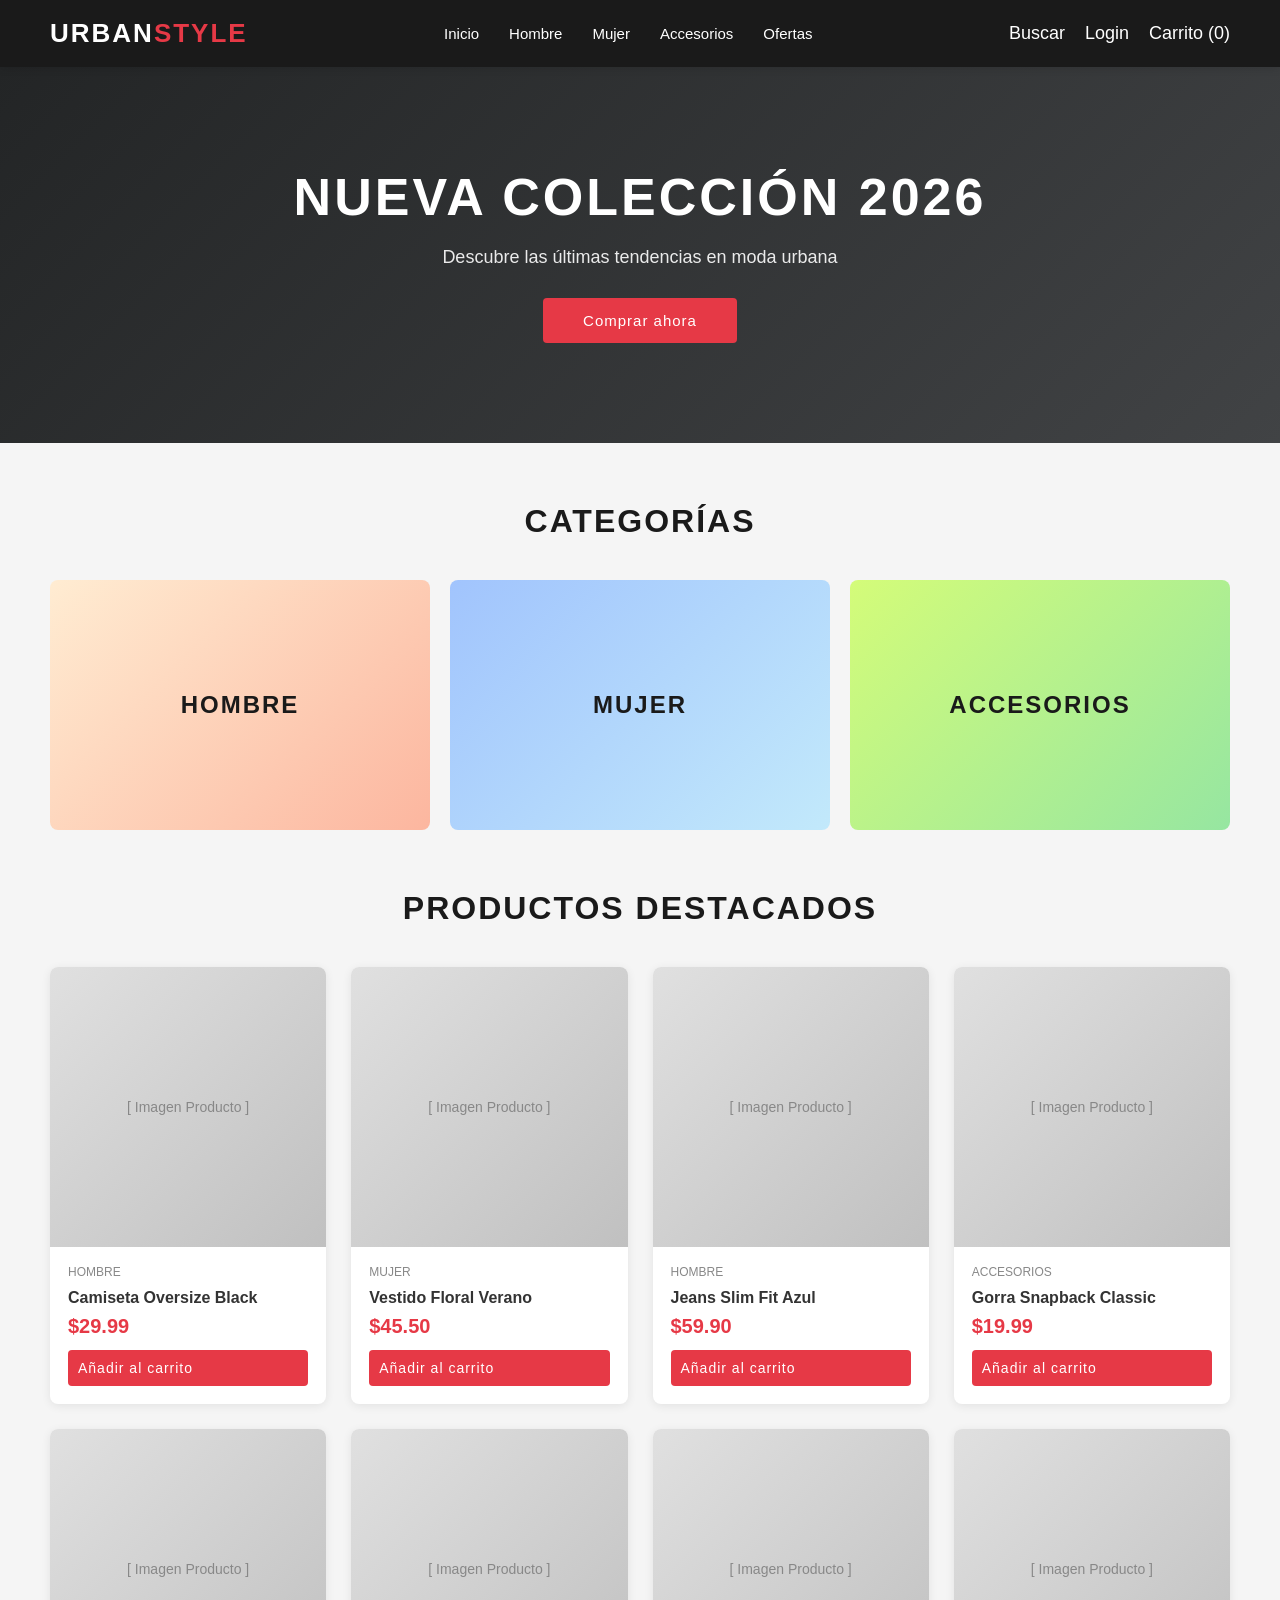
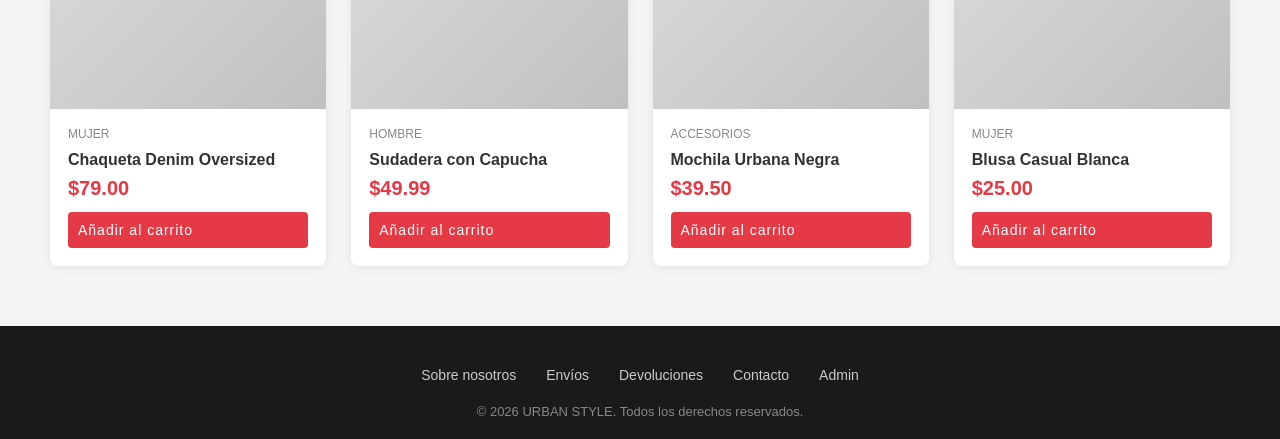
==== index.html @ dcd6806b "first commit" ====
<!DOCTYPE html>
<html lang="es">
<head>
    <meta charset="UTF-8">
    <meta name="viewport" content="width=device-width, initial-scale=1.0">
    <title>URBAN STYLE - Tienda de Ropa</title>
    <link rel="stylesheet" href="styles.css">
</head>
<body>
    <nav class="navbar">
        <div class="logo">URBAN<span>STYLE</span></div>
        <ul class="nav-links">
            <li><a href="index.html">Inicio</a></li>
            <li><a href="#">Hombre</a></li>
            <li><a href="#">Mujer</a></li>
            <li><a href="#">Accesorios</a></li>
            <li><a href="#">Ofertas</a></li>
        </ul>
        <div class="nav-icons">
            <a href="#">Buscar</a>
            <a href="login.html">Login</a>
            <a href="#">Carrito (0)</a>
        </div>
    </nav>

    <section class="hero">
        <h1>NUEVA COLECCIÓN 2026</h1>
        <p>Descubre las últimas tendencias en moda urbana</p>
        <a href="#productos" class="btn">Comprar ahora</a>
    </section>

    <h2 class="section-title">CATEGORÍAS</h2>
    <div class="categories">
        <div class="category-card">HOMBRE</div>
        <div class="category-card">MUJER</div>
        <div class="category-card">ACCESORIOS</div>
    </div>

    <h2 class="section-title" id="productos">PRODUCTOS DESTACADOS</h2>
    <div class="products">
        <div class="product-card">
            <div class="product-image">[ Imagen Producto ]</div>
            <div class="product-info">
                <div class="product-category">Hombre</div>
                <h3 class="product-name">Camiseta Oversize Black</h3>
                <div class="product-price">$29.99</div>
                <a href="#" class="btn">Añadir al carrito</a>
            </div>
        </div>

        <div class="product-card">
            <div class="product-image">[ Imagen Producto ]</div>
            <div class="product-info">
                <div class="product-category">Mujer</div>
                <h3 class="product-name">Vestido Floral Verano</h3>
                <div class="product-price">$45.50</div>
                <a href="#" class="btn">Añadir al carrito</a>
            </div>
        </div>

        <div class="product-card">
            <div class="product-image">[ Imagen Producto ]</div>
            <div class="product-info">
                <div class="product-category">Hombre</div>
                <h3 class="product-name">Jeans Slim Fit Azul</h3>
                <div class="product-price">$59.90</div>
                <a href="#" class="btn">Añadir al carrito</a>
            </div>
        </div>

        <div class="product-card">
            <div class="product-image">[ Imagen Producto ]</div>
            <div class="product-info">
                <div class="product-category">Accesorios</div>
                <h3 class="product-name">Gorra Snapback Classic</h3>
                <div class="product-price">$19.99</div>
                <a href="#" class="btn">Añadir al carrito</a>
            </div>
        </div>

        <div class="product-card">
            <div class="product-image">[ Imagen Producto ]</div>
            <div class="product-info">
                <div class="product-category">Mujer</div>
                <h3 class="product-name">Chaqueta Denim Oversized</h3>
                <div class="product-price">$79.00</div>
                <a href="#" class="btn">Añadir al carrito</a>
            </div>
        </div>

        <div class="product-card">
            <div class="product-image">[ Imagen Producto ]</div>
            <div class="product-info">
                <div class="product-category">Hombre</div>
                <h3 class="product-name">Sudadera con Capucha</h3>
                <div class="product-price">$49.99</div>
                <a href="#" class="btn">Añadir al carrito</a>
            </div>
        </div>

        <div class="product-card">
            <div class="product-image">[ Imagen Producto ]</div>
            <div class="product-info">
                <div class="product-category">Accesorios</div>
                <h3 class="product-name">Mochila Urbana Negra</h3>
                <div class="product-price">$39.50</div>
                <a href="#" class="btn">Añadir al carrito</a>
            </div>
        </div>

        <div class="product-card">
            <div class="product-image">[ Imagen Producto ]</div>
            <div class="product-info">
                <div class="product-category">Mujer</div>
                <h3 class="product-name">Blusa Casual Blanca</h3>
                <div class="product-price">$25.00</div>
                <a href="#" class="btn">Añadir al carrito</a>
            </div>
        </div>
    </div>

    <footer class="footer">
        <ul class="footer-links">
            <li><a href="#">Sobre nosotros</a></li>
            <li><a href="#">Envíos</a></li>
            <li><a href="#">Devoluciones</a></li>
            <li><a href="#">Contacto</a></li>
            <li><a href="admin.html">Admin</a></li>
        </ul>
        <p>&copy; 2026 URBAN STYLE. Todos los derechos reservados.</p>
    </footer>
</body>
</html>
---- styles.css ----
* {
    margin: 0;
    padding: 0;
    box-sizing: border-box;
    font-family: 'Segoe UI', Tahoma, sans-serif;
}

body {
    background-color: #f5f5f5;
    color: #333;
}

/* ===== NAVBAR ===== */
.navbar {
    background-color: #1a1a1a;
    color: #fff;
    padding: 18px 50px;
    display: flex;
    justify-content: space-between;
    align-items: center;
    box-shadow: 0 2px 8px rgba(0,0,0,0.1);
    position: sticky;
    top: 0;
    z-index: 100;
}

.logo {
    font-size: 26px;
    font-weight: bold;
    letter-spacing: 2px;
}

.logo span {
    color: #e63946;
}

.nav-links {
    list-style: none;
    display: flex;
    gap: 30px;
}

.nav-links a {
    color: #fff;
    text-decoration: none;
    font-size: 15px;
    transition: color 0.3s;
}

.nav-links a:hover {
    color: #e63946;
}

.nav-icons {
    display: flex;
    gap: 20px;
    font-size: 18px;
}

.nav-icons a {
    color: #fff;
    text-decoration: none;
}

/* ===== HERO ===== */
.hero {
    background: linear-gradient(135deg, #232526 0%, #414345 100%);
    color: #fff;
    padding: 100px 50px;
    text-align: center;
}

.hero h1 {
    font-size: 52px;
    margin-bottom: 20px;
    letter-spacing: 3px;
}

.hero p {
    font-size: 18px;
    margin-bottom: 30px;
    opacity: 0.9;
}

.btn {
    background-color: #e63946;
    color: #fff;
    padding: 14px 40px;
    border: none;
    border-radius: 4px;
    font-size: 15px;
    cursor: pointer;
    text-decoration: none;
    display: inline-block;
    transition: background 0.3s;
    letter-spacing: 1px;
}

.btn:hover {
    background-color: #c1121f;
}

.btn-outline {
    background: transparent;
    border: 2px solid #fff;
}

.btn-outline:hover {
    background: #fff;
    color: #1a1a1a;
}

/* ===== CATEGORÍAS ===== */
.section-title {
    text-align: center;
    font-size: 32px;
    margin: 60px 0 40px;
    color: #1a1a1a;
    letter-spacing: 2px;
}

.categories {
    display: grid;
    grid-template-columns: repeat(3, 1fr);
    gap: 20px;
    padding: 0 50px;
    margin-bottom: 60px;
}

.category-card {
    background-color: #ddd;
    height: 250px;
    border-radius: 8px;
    display: flex;
    align-items: center;
    justify-content: center;
    color: #1a1a1a;
    font-size: 24px;
    font-weight: bold;
    letter-spacing: 2px;
    cursor: pointer;
    transition: transform 0.3s;
}

.category-card:nth-child(1) { background: linear-gradient(135deg, #ffecd2, #fcb69f); }
.category-card:nth-child(2) { background: linear-gradient(135deg, #a1c4fd, #c2e9fb); }
.category-card:nth-child(3) { background: linear-gradient(135deg, #d4fc79, #96e6a1); }

.category-card:hover {
    transform: translateY(-5px);
}

/* ===== PRODUCTOS ===== */
.products {
    display: grid;
    grid-template-columns: repeat(4, 1fr);
    gap: 25px;
    padding: 0 50px 60px;
}

.product-card {
    background-color: #fff;
    border-radius: 8px;
    overflow: hidden;
    box-shadow: 0 2px 10px rgba(0,0,0,0.08);
    transition: transform 0.3s, box-shadow 0.3s;
}

.product-card:hover {
    transform: translateY(-5px);
    box-shadow: 0 5px 20px rgba(0,0,0,0.15);
}

.product-image {
    height: 280px;
    background: linear-gradient(135deg, #e0e0e0, #c0c0c0);
    display: flex;
    align-items: center;
    justify-content: center;
    color: #888;
    font-size: 14px;
}

.product-info {
    padding: 18px;
}

.product-name {
    font-size: 16px;
    font-weight: 600;
    margin-bottom: 8px;
}

.product-category {
    font-size: 12px;
    color: #888;
    margin-bottom: 10px;
    text-transform: uppercase;
}

.product-price {
    font-size: 20px;
    font-weight: bold;
    color: #e63946;
    margin-bottom: 12px;
}

.product-card .btn {
    width: 100%;
    padding: 10px;
    font-size: 14px;
}

/* ===== FOOTER ===== */
.footer {
    background-color: #1a1a1a;
    color: #ccc;
    padding: 40px 50px 20px;
    text-align: center;
}

.footer-links {
    display: flex;
    justify-content: center;
    gap: 30px;
    margin-bottom: 20px;
    list-style: none;
}

.footer-links a {
    color: #ccc;
    text-decoration: none;
    font-size: 14px;
}

.footer-links a:hover {
    color: #e63946;
}

.footer p {
    font-size: 13px;
    color: #888;
}

/* ===== LOGIN ===== */
.login-container {
    min-height: calc(100vh - 76px);
    display: flex;
    align-items: center;
    justify-content: center;
    background: linear-gradient(135deg, #232526 0%, #414345 100%);
    padding: 40px 20px;
}

.login-box {
    background-color: #fff;
    padding: 50px 40px;
    border-radius: 10px;
    box-shadow: 0 10px 40px rgba(0,0,0,0.3);
    width: 100%;
    max-width: 420px;
}

.login-box h2 {
    text-align: center;
    margin-bottom: 8px;
    font-size: 28px;
    color: #1a1a1a;
}

.login-box .subtitle {
    text-align: center;
    color: #888;
    margin-bottom: 30px;
    font-size: 14px;
}

.form-group {
    margin-bottom: 20px;
}

.form-group label {
    display: block;
    margin-bottom: 8px;
    font-size: 14px;
    color: #555;
    font-weight: 500;
}

.form-group input,
.form-group select,
.form-group textarea {
    width: 100%;
    padding: 12px 14px;
    border: 1px solid #ddd;
    border-radius: 5px;
    font-size: 14px;
    transition: border 0.3s;
}

.form-group input:focus,
.form-group select:focus,
.form-group textarea:focus {
    outline: none;
    border-color: #e63946;
}

.form-row {
    display: flex;
    justify-content: space-between;
    align-items: center;
    margin-bottom: 20px;
    font-size: 13px;
}

.form-row a {
    color: #e63946;
    text-decoration: none;
}

.login-box .btn {
    width: 100%;
    padding: 13px;
}

.divider {
    text-align: center;
    margin: 20px 0;
    color: #aaa;
    font-size: 13px;
    position: relative;
}

.divider::before,
.divider::after {
    content: '';
    position: absolute;
    top: 50%;
    width: 40%;
    height: 1px;
    background: #ddd;
}

.divider::before { left: 0; }
.divider::after { right: 0; }

.signup-text {
    text-align: center;
    margin-top: 20px;
    font-size: 14px;
    color: #555;
}

.signup-text a {
    color: #e63946;
    text-decoration: none;
    font-weight: 600;
}

/* ===== ADMIN ===== */
.admin-layout {
    display: flex;
    min-height: 100vh;
}

.sidebar {
    width: 250px;
    background-color: #1a1a1a;
    color: #fff;
    padding: 25px 0;
    position: fixed;
    height: 100vh;
    overflow-y: auto;
}

.sidebar-logo {
    padding: 0 25px 25px;
    border-bottom: 1px solid #333;
    font-size: 22px;
    font-weight: bold;
    letter-spacing: 2px;
}

.sidebar-logo span { color: #e63946; }

.sidebar-menu {
    list-style: none;
    margin-top: 20px;
}

.sidebar-menu li a {
    display: block;
    padding: 14px 25px;
    color: #ccc;
    text-decoration: none;
    font-size: 14px;
    transition: background 0.3s;
    border-left: 3px solid transparent;
}

.sidebar-menu li a:hover,
.sidebar-menu li a.active {
    background-color: #2a2a2a;
    color: #fff;
    border-left-color: #e63946;
}

.admin-main {
    margin-left: 250px;
    flex: 1;
    padding: 30px 40px;
    background-color: #f5f5f5;
}

.admin-header {
    display: flex;
    justify-content: space-between;
    align-items: center;
    margin-bottom: 30px;
}

.admin-header h1 {
    font-size: 28px;
    color: #1a1a1a;
}

.admin-user {
    display: flex;
    align-items: center;
    gap: 12px;
}

.avatar {
    width: 40px;
    height: 40px;
    border-radius: 50%;
    background: linear-gradient(135deg, #e63946, #c1121f);
    color: #fff;
    display: flex;
    align-items: center;
    justify-content: center;
    font-weight: bold;
}

/* Stats Cards */
.stats-grid {
    display: grid;
    grid-template-columns: repeat(4, 1fr);
    gap: 20px;
    margin-bottom: 30px;
}

.stat-card {
    background-color: #fff;
    padding: 22px;
    border-radius: 8px;
    box-shadow: 0 2px 8px rgba(0,0,0,0.05);
    border-left: 4px solid #e63946;
}

.stat-card:nth-child(2) { border-left-color: #2a9d8f; }
.stat-card:nth-child(3) { border-left-color: #f4a261; }
.stat-card:nth-child(4) { border-left-color: #457b9d; }

.stat-card h3 {
    font-size: 13px;
    color: #888;
    text-transform: uppercase;
    margin-bottom: 8px;
    letter-spacing: 1px;
}

.stat-card .value {
    font-size: 30px;
    font-weight: bold;
    color: #1a1a1a;
}

.stat-card .change {
    font-size: 12px;
    color: #2a9d8f;
    margin-top: 5px;
}

/* Tables */
.admin-section {
    background-color: #fff;
    border-radius: 8px;
    padding: 25px;
    box-shadow: 0 2px 8px rgba(0,0,0,0.05);
    margin-bottom: 25px;
}

.section-header {
    display: flex;
    justify-content: space-between;
    align-items: center;
    margin-bottom: 20px;
}

.section-header h2 {
    font-size: 20px;
    color: #1a1a1a;
}

.btn-sm {
    padding: 8px 16px;
    font-size: 13px;
}

table {
    width: 100%;
    border-collapse: collapse;
}

th {
    background-color: #f8f8f8;
    padding: 12px 15px;
    text-align: left;
    font-size: 13px;
    color: #555;
    text-transform: uppercase;
    letter-spacing: 1px;
    border-bottom: 2px solid #eee;
}

td {
    padding: 14px 15px;
    border-bottom: 1px solid #eee;
    font-size: 14px;
}

tr:hover {
    background-color: #fafafa;
}

.badge {
    padding: 4px 10px;
    border-radius: 12px;
    font-size: 12px;
    font-weight: 600;
}

.badge-success {
    background-color: #d4edda;
    color: #155724;
}

.badge-warning {
    background-color: #fff3cd;
    color: #856404;
}

.badge-danger {
    background-color: #f8d7da;
    color: #721c24;
}

.action-btn {
    padding: 6px 12px;
    border: none;
    border-radius: 4px;
    cursor: pointer;
    font-size: 12px;
    margin-right: 5px;
    text-decoration: none;
    display: inline-block;
}

.btn-edit {
    background-color: #457b9d;
    color: #fff;
}

.btn-delete {
    background-color: #e63946;
    color: #fff;
}

/* ===== RESPONSIVE ===== */
@media (max-width: 900px) {
    .products { grid-template-columns: repeat(2, 1fr); }
    .categories { grid-template-columns: 1fr; }
    .stats-grid { grid-template-columns: repeat(2, 1fr); }
    .nav-links { display: none; }
    .hero h1 { font-size: 36px; }
    .sidebar { width: 200px; }
    .admin-main { margin-left: 200px; padding: 20px; }
}
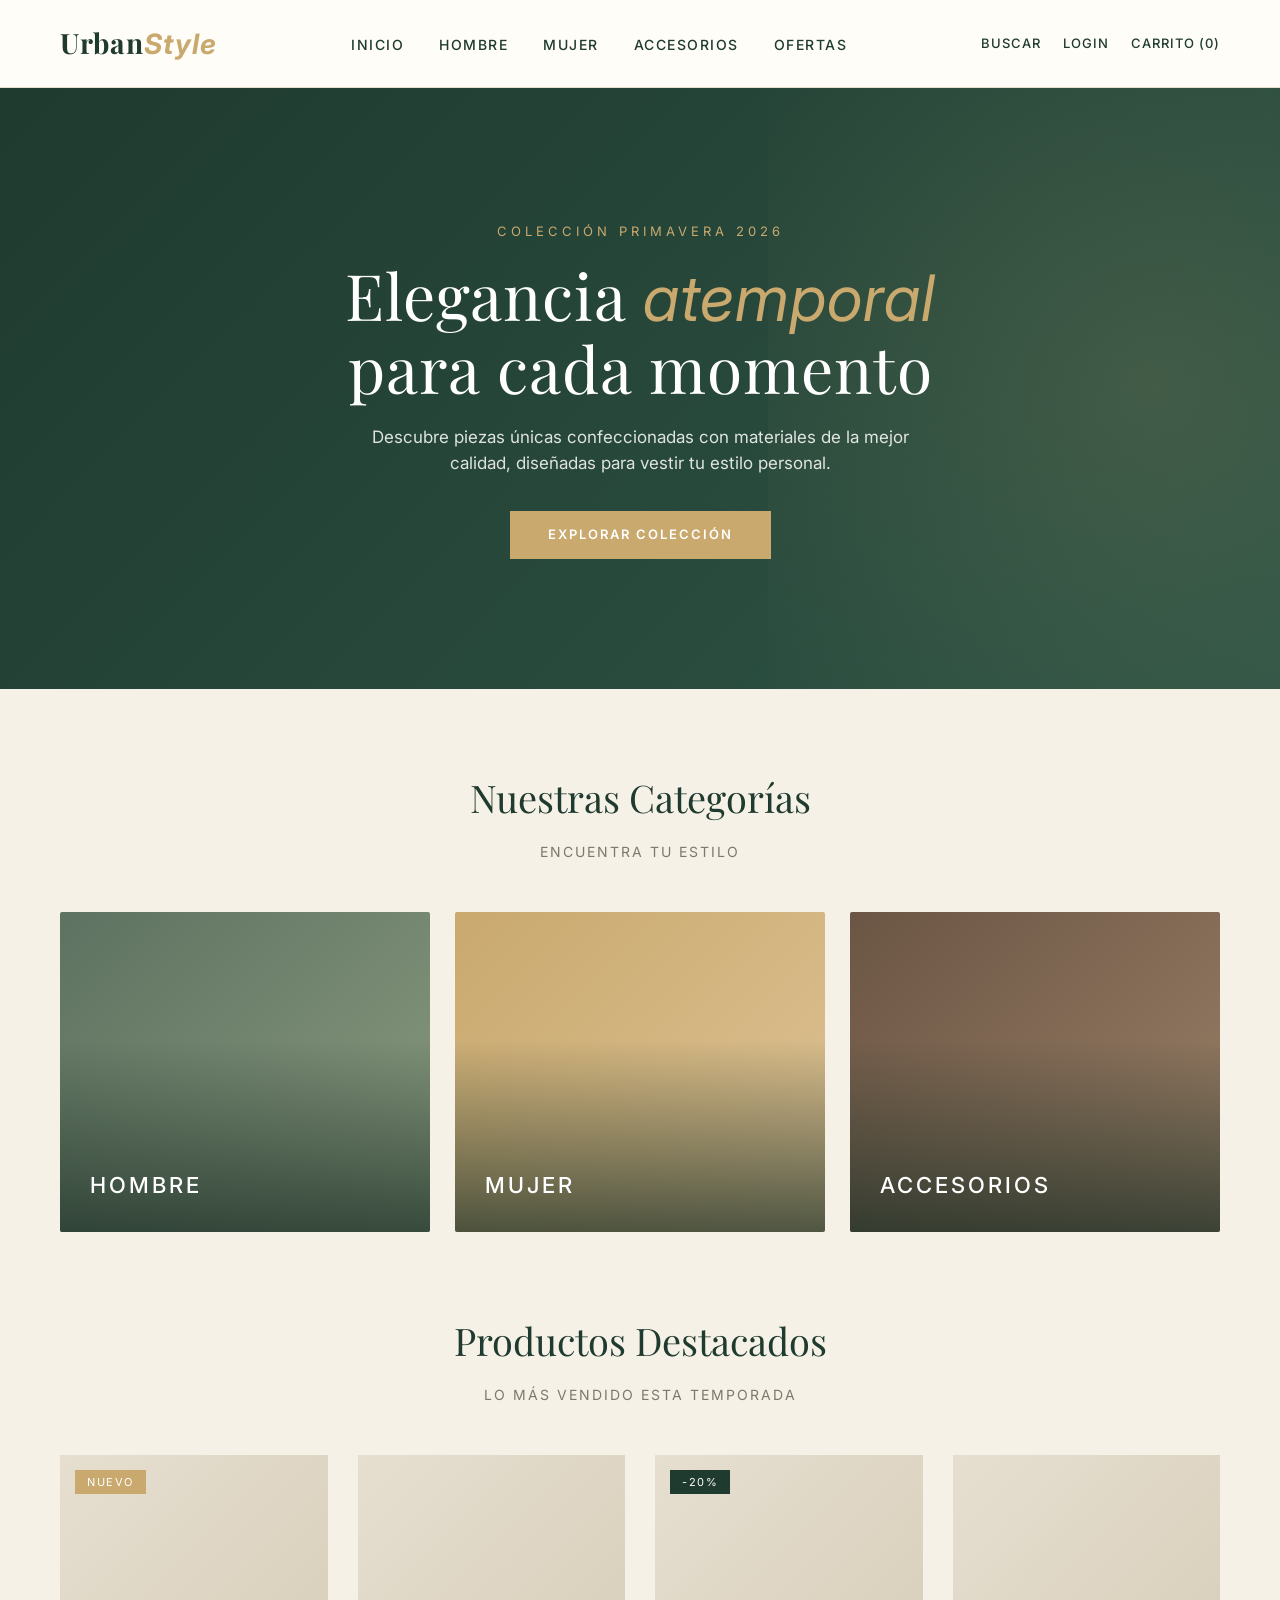
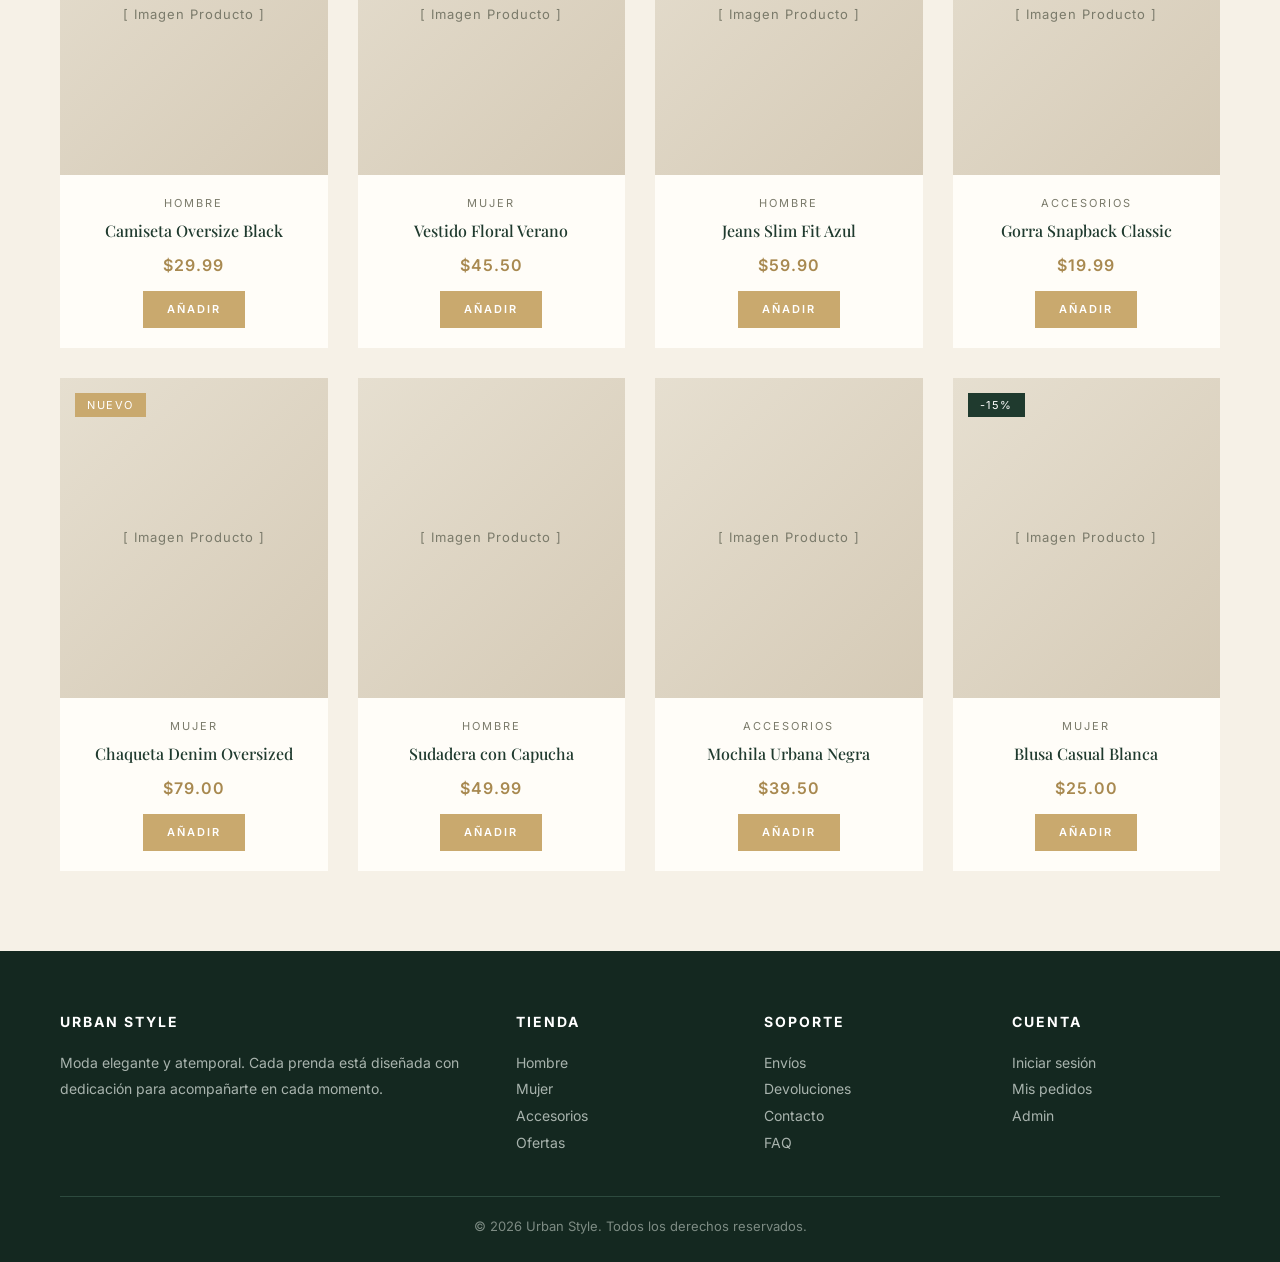
==== commit 5bb2d156: "rediseño: paleta crema/verde oscuro con dorado, tipografía serif para títulos" ====
--- a/index.html
+++ b/index.html
@@ -3,12 +3,15 @@
 <head>
     <meta charset="UTF-8">
     <meta name="viewport" content="width=device-width, initial-scale=1.0">
-    <title>URBAN STYLE - Tienda de Ropa</title>
+    <title>URBAN STYLE - Boutique de Moda</title>
+    <link rel="preconnect" href="https://fonts.googleapis.com">
+    <link rel="preconnect" href="https://fonts.gstatic.com" crossorigin>
+    <link href="https://fonts.googleapis.com/css2?family=Inter:wght@400;500;600;700&family=Playfair+Display:ital,wght@0,400;0,500;0,700;1,400&display=swap" rel="stylesheet">
     <link rel="stylesheet" href="styles.css">
 </head>
 <body>
     <nav class="navbar">
-        <div class="logo">URBAN<span>STYLE</span></div>
+        <div class="logo">Urban<span>Style</span></div>
         <ul class="nav-links">
             <li><a href="index.html">Inicio</a></li>
             <li><a href="#">Hombre</a></li>
@@ -24,110 +27,156 @@
     </nav>
 
     <section class="hero">
-        <h1>NUEVA COLECCIÓN 2026</h1>
-        <p>Descubre las últimas tendencias en moda urbana</p>
-        <a href="#productos" class="btn">Comprar ahora</a>
+        <div class="hero-content">
+            <span class="tag">Colección Primavera 2026</span>
+            <h1>Elegancia <em>atemporal</em><br>para cada momento</h1>
+            <p>Descubre piezas únicas confeccionadas con materiales de la mejor calidad, diseñadas para vestir tu estilo personal.</p>
+            <a href="#productos" class="btn">Explorar colección</a>
+        </div>
     </section>
 
-    <h2 class="section-title">CATEGORÍAS</h2>
+    <h2 class="section-title">Nuestras Categorías</h2>
+    <p class="section-subtitle">Encuentra tu estilo</p>
     <div class="categories">
-        <div class="category-card">HOMBRE</div>
-        <div class="category-card">MUJER</div>
-        <div class="category-card">ACCESORIOS</div>
+        <div class="category-card"><span>Hombre</span></div>
+        <div class="category-card"><span>Mujer</span></div>
+        <div class="category-card"><span>Accesorios</span></div>
     </div>
 
-    <h2 class="section-title" id="productos">PRODUCTOS DESTACADOS</h2>
+    <h2 class="section-title" id="productos">Productos Destacados</h2>
+    <p class="section-subtitle">Lo más vendido esta temporada</p>
     <div class="products">
         <div class="product-card">
-            <div class="product-image">[ Imagen Producto ]</div>
+            <div class="product-image">
+                <span class="product-tag new">Nuevo</span>
+                [ Imagen Producto ]
+            </div>
             <div class="product-info">
                 <div class="product-category">Hombre</div>
                 <h3 class="product-name">Camiseta Oversize Black</h3>
                 <div class="product-price">$29.99</div>
-                <a href="#" class="btn">Añadir al carrito</a>
+                <a href="#" class="btn">Añadir</a>
             </div>
         </div>
 
         <div class="product-card">
-            <div class="product-image">[ Imagen Producto ]</div>
+            <div class="product-image">
+                [ Imagen Producto ]
+            </div>
             <div class="product-info">
                 <div class="product-category">Mujer</div>
                 <h3 class="product-name">Vestido Floral Verano</h3>
                 <div class="product-price">$45.50</div>
-                <a href="#" class="btn">Añadir al carrito</a>
+                <a href="#" class="btn">Añadir</a>
             </div>
         </div>
 
         <div class="product-card">
-            <div class="product-image">[ Imagen Producto ]</div>
+            <div class="product-image">
+                <span class="product-tag">-20%</span>
+                [ Imagen Producto ]
+            </div>
             <div class="product-info">
                 <div class="product-category">Hombre</div>
                 <h3 class="product-name">Jeans Slim Fit Azul</h3>
                 <div class="product-price">$59.90</div>
-                <a href="#" class="btn">Añadir al carrito</a>
+                <a href="#" class="btn">Añadir</a>
             </div>
         </div>
 
         <div class="product-card">
-            <div class="product-image">[ Imagen Producto ]</div>
+            <div class="product-image">
+                [ Imagen Producto ]
+            </div>
             <div class="product-info">
                 <div class="product-category">Accesorios</div>
                 <h3 class="product-name">Gorra Snapback Classic</h3>
                 <div class="product-price">$19.99</div>
-                <a href="#" class="btn">Añadir al carrito</a>
+                <a href="#" class="btn">Añadir</a>
             </div>
         </div>
 
         <div class="product-card">
-            <div class="product-image">[ Imagen Producto ]</div>
+            <div class="product-image">
+                <span class="product-tag new">Nuevo</span>
+                [ Imagen Producto ]
+            </div>
             <div class="product-info">
                 <div class="product-category">Mujer</div>
                 <h3 class="product-name">Chaqueta Denim Oversized</h3>
                 <div class="product-price">$79.00</div>
-                <a href="#" class="btn">Añadir al carrito</a>
+                <a href="#" class="btn">Añadir</a>
             </div>
         </div>
 
         <div class="product-card">
-            <div class="product-image">[ Imagen Producto ]</div>
+            <div class="product-image">
+                [ Imagen Producto ]
+            </div>
             <div class="product-info">
                 <div class="product-category">Hombre</div>
                 <h3 class="product-name">Sudadera con Capucha</h3>
                 <div class="product-price">$49.99</div>
-                <a href="#" class="btn">Añadir al carrito</a>
+                <a href="#" class="btn">Añadir</a>
             </div>
         </div>
 
         <div class="product-card">
-            <div class="product-image">[ Imagen Producto ]</div>
+            <div class="product-image">
+                [ Imagen Producto ]
+            </div>
             <div class="product-info">
                 <div class="product-category">Accesorios</div>
                 <h3 class="product-name">Mochila Urbana Negra</h3>
                 <div class="product-price">$39.50</div>
-                <a href="#" class="btn">Añadir al carrito</a>
+                <a href="#" class="btn">Añadir</a>
             </div>
         </div>
 
         <div class="product-card">
-            <div class="product-image">[ Imagen Producto ]</div>
+            <div class="product-image">
+                <span class="product-tag">-15%</span>
+                [ Imagen Producto ]
+            </div>
             <div class="product-info">
                 <div class="product-category">Mujer</div>
                 <h3 class="product-name">Blusa Casual Blanca</h3>
                 <div class="product-price">$25.00</div>
-                <a href="#" class="btn">Añadir al carrito</a>
+                <a href="#" class="btn">Añadir</a>
             </div>
         </div>
     </div>
 
     <footer class="footer">
-        <ul class="footer-links">
-            <li><a href="#">Sobre nosotros</a></li>
-            <li><a href="#">Envíos</a></li>
-            <li><a href="#">Devoluciones</a></li>
-            <li><a href="#">Contacto</a></li>
-            <li><a href="admin.html">Admin</a></li>
-        </ul>
-        <p>&copy; 2026 URBAN STYLE. Todos los derechos reservados.</p>
+        <div class="footer-grid">
+            <div class="footer-col">
+                <h4>Urban Style</h4>
+                <p>Moda elegante y atemporal. Cada prenda está diseñada con dedicación para acompañarte en cada momento.</p>
+            </div>
+            <div class="footer-col">
+                <h4>Tienda</h4>
+                <a href="#">Hombre</a>
+                <a href="#">Mujer</a>
+                <a href="#">Accesorios</a>
+                <a href="#">Ofertas</a>
+            </div>
+            <div class="footer-col">
+                <h4>Soporte</h4>
+                <a href="#">Envíos</a>
+                <a href="#">Devoluciones</a>
+                <a href="#">Contacto</a>
+                <a href="#">FAQ</a>
+            </div>
+            <div class="footer-col">
+                <h4>Cuenta</h4>
+                <a href="login.html">Iniciar sesión</a>
+                <a href="#">Mis pedidos</a>
+                <a href="admin.html">Admin</a>
+            </div>
+        </div>
+        <div class="footer-bottom">
+            &copy; 2026 Urban Style. Todos los derechos reservados.
+        </div>
     </footer>
 </body>
 </html>
--- a/styles.css
+++ b/styles.css
@@ -2,332 +2,502 @@
     margin: 0;
     padding: 0;
     box-sizing: border-box;
-    font-family: 'Segoe UI', Tahoma, sans-serif;
+    font-family: 'Inter', 'Segoe UI', Tahoma, sans-serif;
+}
+
+:root {
+    --bg: #f6f1e7;
+    --primary: #1f3a2e;
+    --primary-dark: #142820;
+    --accent: #c9a96e;
+    --accent-dark: #a88950;
+    --text: #2a2a2a;
+    --muted: #7a7a6a;
+    --card: #fffdf8;
+    --border: #e6dfd0;
 }
 
 body {
-    background-color: #f5f5f5;
-    color: #333;
+    background-color: var(--bg);
+    color: var(--text);
+    line-height: 1.5;
+}
+
+h1, h2, h3, .logo {
+    font-family: 'Playfair Display', Georgia, serif;
 }
 
 /* ===== NAVBAR ===== */
 .navbar {
-    background-color: #1a1a1a;
-    color: #fff;
-    padding: 18px 50px;
+    background-color: var(--card);
+    color: var(--primary);
+    padding: 22px 60px;
     display: flex;
     justify-content: space-between;
     align-items: center;
-    box-shadow: 0 2px 8px rgba(0,0,0,0.1);
+    border-bottom: 1px solid var(--border);
     position: sticky;
     top: 0;
     z-index: 100;
 }
 
 .logo {
-    font-size: 26px;
-    font-weight: bold;
-    letter-spacing: 2px;
+    font-size: 28px;
+    font-weight: 700;
+    letter-spacing: 1px;
+    color: var(--primary);
 }
 
 .logo span {
-    color: #e63946;
+    color: var(--accent);
+    font-style: italic;
 }
 
 .nav-links {
     list-style: none;
     display: flex;
-    gap: 30px;
+    gap: 35px;
 }
 
 .nav-links a {
-    color: #fff;
+    color: var(--primary);
     text-decoration: none;
-    font-size: 15px;
+    font-size: 14px;
+    text-transform: uppercase;
+    letter-spacing: 1.5px;
+    font-weight: 500;
+    position: relative;
+    padding-bottom: 4px;
     transition: color 0.3s;
 }
 
+.nav-links a::after {
+    content: '';
+    position: absolute;
+    bottom: 0;
+    left: 0;
+    width: 0;
+    height: 2px;
+    background: var(--accent);
+    transition: width 0.3s;
+}
+
 .nav-links a:hover {
-    color: #e63946;
+    color: var(--accent-dark);
+}
+
+.nav-links a:hover::after {
+    width: 100%;
 }
 
 .nav-icons {
     display: flex;
-    gap: 20px;
-    font-size: 18px;
+    gap: 22px;
+    font-size: 13px;
+    text-transform: uppercase;
+    letter-spacing: 1px;
 }
 
 .nav-icons a {
-    color: #fff;
+    color: var(--primary);
     text-decoration: none;
+    font-weight: 500;
+}
+
+.nav-icons a:hover {
+    color: var(--accent-dark);
 }
 
 /* ===== HERO ===== */
 .hero {
-    background: linear-gradient(135deg, #232526 0%, #414345 100%);
+    background: linear-gradient(135deg, #1f3a2e 0%, #2d5446 100%);
     color: #fff;
-    padding: 100px 50px;
+    padding: 130px 50px;
     text-align: center;
+    position: relative;
+    overflow: hidden;
+}
+
+.hero::before {
+    content: '';
+    position: absolute;
+    top: -50%;
+    right: -20%;
+    width: 60%;
+    height: 200%;
+    background: radial-gradient(circle, rgba(201, 169, 110, 0.15) 0%, transparent 70%);
+}
+
+.hero-content {
+    position: relative;
+    z-index: 1;
+}
+
+.hero .tag {
+    display: inline-block;
+    color: var(--accent);
+    font-size: 13px;
+    letter-spacing: 4px;
+    text-transform: uppercase;
+    margin-bottom: 18px;
 }
 
 .hero h1 {
-    font-size: 52px;
-    margin-bottom: 20px;
-    letter-spacing: 3px;
+    font-size: 64px;
+    margin-bottom: 22px;
+    font-weight: 400;
+    letter-spacing: 1px;
+    line-height: 1.1;
+}
+
+.hero h1 em {
+    color: var(--accent);
+    font-style: italic;
 }
 
 .hero p {
-    font-size: 18px;
-    margin-bottom: 30px;
-    opacity: 0.9;
+    font-size: 17px;
+    margin-bottom: 35px;
+    opacity: 0.85;
+    max-width: 550px;
+    margin-left: auto;
+    margin-right: auto;
 }
 
 .btn {
-    background-color: #e63946;
+    background-color: var(--accent);
     color: #fff;
-    padding: 14px 40px;
+    padding: 14px 38px;
     border: none;
-    border-radius: 4px;
-    font-size: 15px;
+    font-size: 13px;
     cursor: pointer;
     text-decoration: none;
     display: inline-block;
-    transition: background 0.3s;
-    letter-spacing: 1px;
+    transition: all 0.3s;
+    letter-spacing: 2px;
+    text-transform: uppercase;
+    font-weight: 600;
 }
 
 .btn:hover {
-    background-color: #c1121f;
+    background-color: var(--accent-dark);
+    transform: translateY(-2px);
 }
 
 .btn-outline {
     background: transparent;
-    border: 2px solid #fff;
+    border: 1px solid #fff;
 }
 
 .btn-outline:hover {
     background: #fff;
-    color: #1a1a1a;
-}
-
-/* ===== CATEGORÍAS ===== */
+    color: var(--primary);
+}
+
+.btn-dark {
+    background-color: var(--primary);
+}
+
+.btn-dark:hover {
+    background-color: var(--primary-dark);
+}
+
+/* ===== SECCIONES ===== */
 .section-title {
     text-align: center;
-    font-size: 32px;
-    margin: 60px 0 40px;
-    color: #1a1a1a;
+    font-size: 38px;
+    margin: 80px 0 15px;
+    color: var(--primary);
+    font-weight: 400;
+}
+
+.section-subtitle {
+    text-align: center;
+    color: var(--muted);
+    margin-bottom: 50px;
+    font-size: 14px;
     letter-spacing: 2px;
-}
-
+    text-transform: uppercase;
+}
+
+/* ===== CATEGORÍAS ===== */
 .categories {
     display: grid;
     grid-template-columns: repeat(3, 1fr);
-    gap: 20px;
-    padding: 0 50px;
-    margin-bottom: 60px;
+    gap: 25px;
+    padding: 0 60px;
+    margin-bottom: 80px;
 }
 
 .category-card {
-    background-color: #ddd;
-    height: 250px;
-    border-radius: 8px;
-    display: flex;
-    align-items: center;
-    justify-content: center;
-    color: #1a1a1a;
-    font-size: 24px;
-    font-weight: bold;
-    letter-spacing: 2px;
+    height: 320px;
+    border-radius: 2px;
+    display: flex;
+    align-items: flex-end;
+    justify-content: flex-start;
+    padding: 30px;
+    color: #fff;
+    font-size: 22px;
+    font-weight: 500;
+    letter-spacing: 3px;
     cursor: pointer;
-    transition: transform 0.3s;
-}
-
-.category-card:nth-child(1) { background: linear-gradient(135deg, #ffecd2, #fcb69f); }
-.category-card:nth-child(2) { background: linear-gradient(135deg, #a1c4fd, #c2e9fb); }
-.category-card:nth-child(3) { background: linear-gradient(135deg, #d4fc79, #96e6a1); }
-
-.category-card:hover {
-    transform: translateY(-5px);
+    position: relative;
+    overflow: hidden;
+    text-transform: uppercase;
+    font-family: 'Playfair Display', Georgia, serif;
+}
+
+.category-card::after {
+    content: '';
+    position: absolute;
+    inset: 0;
+    background: linear-gradient(to top, rgba(20, 40, 32, 0.7), transparent 60%);
+}
+
+.category-card span {
+    position: relative;
+    z-index: 1;
+}
+
+.category-card:nth-child(1) { background: linear-gradient(135deg, #5d7261, #8a9a7e); }
+.category-card:nth-child(2) { background: linear-gradient(135deg, #c9a96e, #ddc294); }
+.category-card:nth-child(3) { background: linear-gradient(135deg, #6b5544, #9a8067); }
+
+.category-card:hover img {
+    transform: scale(1.05);
 }
 
 /* ===== PRODUCTOS ===== */
 .products {
     display: grid;
     grid-template-columns: repeat(4, 1fr);
-    gap: 25px;
-    padding: 0 50px 60px;
+    gap: 30px;
+    padding: 0 60px 80px;
 }
 
 .product-card {
-    background-color: #fff;
-    border-radius: 8px;
+    background-color: var(--card);
     overflow: hidden;
-    box-shadow: 0 2px 10px rgba(0,0,0,0.08);
-    transition: transform 0.3s, box-shadow 0.3s;
+    transition: transform 0.4s;
+    position: relative;
 }
 
 .product-card:hover {
-    transform: translateY(-5px);
-    box-shadow: 0 5px 20px rgba(0,0,0,0.15);
+    transform: translateY(-8px);
+}
+
+.product-card:hover .product-image {
+    background-position: right center;
 }
 
 .product-image {
-    height: 280px;
-    background: linear-gradient(135deg, #e0e0e0, #c0c0c0);
+    height: 320px;
+    background: linear-gradient(135deg, #e6dfd0, #d5cab6);
     display: flex;
     align-items: center;
     justify-content: center;
-    color: #888;
-    font-size: 14px;
-}
+    color: var(--muted);
+    font-size: 13px;
+    letter-spacing: 1px;
+    transition: background-position 0.5s;
+    position: relative;
+}
+
+.product-tag {
+    position: absolute;
+    top: 15px;
+    left: 15px;
+    background: var(--primary);
+    color: #fff;
+    padding: 4px 12px;
+    font-size: 11px;
+    letter-spacing: 1.5px;
+    text-transform: uppercase;
+}
+
+.product-tag.new { background: var(--accent); }
 
 .product-info {
-    padding: 18px;
+    padding: 20px 5px;
+    text-align: center;
+}
+
+.product-category {
+    font-size: 11px;
+    color: var(--muted);
+    margin-bottom: 8px;
+    text-transform: uppercase;
+    letter-spacing: 2px;
 }
 
 .product-name {
     font-size: 16px;
+    font-weight: 500;
+    margin-bottom: 10px;
+    color: var(--primary);
+    font-family: 'Playfair Display', Georgia, serif;
+}
+
+.product-price {
+    font-size: 16px;
     font-weight: 600;
-    margin-bottom: 8px;
-}
-
-.product-category {
-    font-size: 12px;
-    color: #888;
-    margin-bottom: 10px;
-    text-transform: uppercase;
-}
-
-.product-price {
-    font-size: 20px;
-    font-weight: bold;
-    color: #e63946;
-    margin-bottom: 12px;
+    color: var(--accent-dark);
+    margin-bottom: 14px;
+    letter-spacing: 1px;
 }
 
 .product-card .btn {
-    width: 100%;
-    padding: 10px;
-    font-size: 14px;
+    padding: 10px 24px;
+    font-size: 11px;
 }
 
 /* ===== FOOTER ===== */
 .footer {
-    background-color: #1a1a1a;
-    color: #ccc;
-    padding: 40px 50px 20px;
+    background-color: var(--primary-dark);
+    color: #c5cdc7;
+    padding: 60px 60px 25px;
+}
+
+.footer-grid {
+    display: grid;
+    grid-template-columns: 2fr 1fr 1fr 1fr;
+    gap: 40px;
+    margin-bottom: 40px;
+}
+
+.footer-col h4 {
+    color: #fff;
+    font-size: 14px;
+    text-transform: uppercase;
+    letter-spacing: 2px;
+    margin-bottom: 18px;
+    font-family: 'Inter', sans-serif;
+}
+
+.footer-col p, .footer-col a {
+    color: #a8b3ad;
+    font-size: 14px;
+    line-height: 1.9;
+    text-decoration: none;
+    display: block;
+}
+
+.footer-col a:hover {
+    color: var(--accent);
+}
+
+.footer-bottom {
+    border-top: 1px solid #2d4a3e;
+    padding-top: 20px;
     text-align: center;
-}
-
-.footer-links {
-    display: flex;
-    justify-content: center;
-    gap: 30px;
-    margin-bottom: 20px;
-    list-style: none;
-}
-
-.footer-links a {
-    color: #ccc;
-    text-decoration: none;
-    font-size: 14px;
-}
-
-.footer-links a:hover {
-    color: #e63946;
-}
-
-.footer p {
-    font-size: 13px;
-    color: #888;
+    font-size: 13px;
+    color: #7d8b83;
 }
 
 /* ===== LOGIN ===== */
 .login-container {
-    min-height: calc(100vh - 76px);
+    min-height: calc(100vh - 84px);
     display: flex;
     align-items: center;
     justify-content: center;
-    background: linear-gradient(135deg, #232526 0%, #414345 100%);
-    padding: 40px 20px;
+    background:
+        linear-gradient(135deg, rgba(31, 58, 46, 0.92), rgba(20, 40, 32, 0.92)),
+        radial-gradient(circle at 20% 50%, rgba(201, 169, 110, 0.2), transparent);
+    background-color: var(--primary);
+    padding: 50px 20px;
 }
 
 .login-box {
-    background-color: #fff;
-    padding: 50px 40px;
-    border-radius: 10px;
-    box-shadow: 0 10px 40px rgba(0,0,0,0.3);
+    background-color: var(--card);
+    padding: 55px 45px;
+    box-shadow: 0 20px 60px rgba(0,0,0,0.25);
     width: 100%;
-    max-width: 420px;
+    max-width: 440px;
+    border-top: 4px solid var(--accent);
 }
 
 .login-box h2 {
     text-align: center;
     margin-bottom: 8px;
-    font-size: 28px;
-    color: #1a1a1a;
+    font-size: 32px;
+    color: var(--primary);
+    font-weight: 400;
 }
 
 .login-box .subtitle {
     text-align: center;
-    color: #888;
-    margin-bottom: 30px;
-    font-size: 14px;
+    color: var(--muted);
+    margin-bottom: 35px;
+    font-size: 13px;
+    letter-spacing: 1.5px;
+    text-transform: uppercase;
 }
 
 .form-group {
-    margin-bottom: 20px;
+    margin-bottom: 22px;
 }
 
 .form-group label {
     display: block;
     margin-bottom: 8px;
-    font-size: 14px;
-    color: #555;
-    font-weight: 500;
+    font-size: 12px;
+    color: var(--primary);
+    font-weight: 600;
+    letter-spacing: 1.5px;
+    text-transform: uppercase;
 }
 
 .form-group input,
 .form-group select,
 .form-group textarea {
     width: 100%;
-    padding: 12px 14px;
-    border: 1px solid #ddd;
-    border-radius: 5px;
+    padding: 13px 16px;
+    border: 1px solid var(--border);
+    border-radius: 0;
     font-size: 14px;
-    transition: border 0.3s;
+    background: var(--bg);
+    transition: all 0.3s;
 }
 
 .form-group input:focus,
 .form-group select:focus,
 .form-group textarea:focus {
     outline: none;
-    border-color: #e63946;
+    border-color: var(--accent);
+    background: #fff;
 }
 
 .form-row {
     display: flex;
     justify-content: space-between;
     align-items: center;
-    margin-bottom: 20px;
-    font-size: 13px;
+    margin-bottom: 25px;
+    font-size: 13px;
+    color: var(--muted);
 }
 
 .form-row a {
-    color: #e63946;
+    color: var(--accent-dark);
     text-decoration: none;
 }
 
 .login-box .btn {
     width: 100%;
-    padding: 13px;
+    padding: 14px;
+    background-color: var(--primary);
+}
+
+.login-box .btn:hover {
+    background-color: var(--primary-dark);
 }
 
 .divider {
     text-align: center;
-    margin: 20px 0;
-    color: #aaa;
-    font-size: 13px;
+    margin: 22px 0;
+    color: var(--muted);
+    font-size: 12px;
+    letter-spacing: 2px;
+    text-transform: uppercase;
     position: relative;
 }
 
@@ -336,23 +506,42 @@
     content: '';
     position: absolute;
     top: 50%;
-    width: 40%;
+    width: 42%;
     height: 1px;
-    background: #ddd;
+    background: var(--border);
 }
 
 .divider::before { left: 0; }
 .divider::after { right: 0; }
 
+.btn-google {
+    width: 100%;
+    padding: 13px;
+    background: #fff;
+    color: var(--primary);
+    border: 1px solid var(--border);
+    cursor: pointer;
+    font-size: 13px;
+    letter-spacing: 1.5px;
+    text-transform: uppercase;
+    font-weight: 500;
+    transition: all 0.3s;
+}
+
+.btn-google:hover {
+    border-color: var(--accent);
+    color: var(--accent-dark);
+}
+
 .signup-text {
     text-align: center;
-    margin-top: 20px;
-    font-size: 14px;
-    color: #555;
+    margin-top: 25px;
+    font-size: 13px;
+    color: var(--muted);
 }
 
 .signup-text a {
-    color: #e63946;
+    color: var(--accent-dark);
     text-decoration: none;
     font-weight: 600;
 }
@@ -364,148 +553,162 @@
 }
 
 .sidebar {
-    width: 250px;
-    background-color: #1a1a1a;
+    width: 260px;
+    background-color: var(--primary-dark);
     color: #fff;
-    padding: 25px 0;
+    padding: 30px 0;
     position: fixed;
     height: 100vh;
     overflow-y: auto;
 }
 
 .sidebar-logo {
-    padding: 0 25px 25px;
-    border-bottom: 1px solid #333;
-    font-size: 22px;
-    font-weight: bold;
-    letter-spacing: 2px;
-}
-
-.sidebar-logo span { color: #e63946; }
+    padding: 0 30px 30px;
+    border-bottom: 1px solid #2d4a3e;
+    font-size: 24px;
+    font-weight: 700;
+    letter-spacing: 1px;
+    font-family: 'Playfair Display', Georgia, serif;
+}
+
+.sidebar-logo span { color: var(--accent); font-style: italic; }
 
 .sidebar-menu {
     list-style: none;
-    margin-top: 20px;
+    margin-top: 25px;
 }
 
 .sidebar-menu li a {
     display: block;
-    padding: 14px 25px;
-    color: #ccc;
+    padding: 14px 30px;
+    color: #a8b3ad;
     text-decoration: none;
-    font-size: 14px;
-    transition: background 0.3s;
+    font-size: 13px;
+    transition: all 0.3s;
     border-left: 3px solid transparent;
+    text-transform: uppercase;
+    letter-spacing: 1.5px;
 }
 
 .sidebar-menu li a:hover,
 .sidebar-menu li a.active {
-    background-color: #2a2a2a;
-    color: #fff;
-    border-left-color: #e63946;
+    background-color: #1a3329;
+    color: var(--accent);
+    border-left-color: var(--accent);
 }
 
 .admin-main {
-    margin-left: 250px;
+    margin-left: 260px;
     flex: 1;
-    padding: 30px 40px;
-    background-color: #f5f5f5;
+    padding: 35px 45px;
+    background-color: var(--bg);
 }
 
 .admin-header {
     display: flex;
     justify-content: space-between;
     align-items: center;
-    margin-bottom: 30px;
+    margin-bottom: 35px;
+    padding-bottom: 25px;
+    border-bottom: 1px solid var(--border);
 }
 
 .admin-header h1 {
-    font-size: 28px;
-    color: #1a1a1a;
+    font-size: 32px;
+    color: var(--primary);
+    font-weight: 400;
 }
 
 .admin-user {
     display: flex;
     align-items: center;
-    gap: 12px;
+    gap: 14px;
+    color: var(--primary);
+    font-size: 14px;
 }
 
 .avatar {
-    width: 40px;
-    height: 40px;
+    width: 42px;
+    height: 42px;
     border-radius: 50%;
-    background: linear-gradient(135deg, #e63946, #c1121f);
+    background: linear-gradient(135deg, var(--accent), var(--accent-dark));
     color: #fff;
     display: flex;
     align-items: center;
     justify-content: center;
     font-weight: bold;
+    font-size: 15px;
 }
 
 /* Stats Cards */
 .stats-grid {
     display: grid;
     grid-template-columns: repeat(4, 1fr);
-    gap: 20px;
-    margin-bottom: 30px;
+    gap: 22px;
+    margin-bottom: 35px;
 }
 
 .stat-card {
-    background-color: #fff;
-    padding: 22px;
-    border-radius: 8px;
-    box-shadow: 0 2px 8px rgba(0,0,0,0.05);
-    border-left: 4px solid #e63946;
-}
-
-.stat-card:nth-child(2) { border-left-color: #2a9d8f; }
-.stat-card:nth-child(3) { border-left-color: #f4a261; }
-.stat-card:nth-child(4) { border-left-color: #457b9d; }
+    background-color: var(--card);
+    padding: 25px;
+    box-shadow: 0 1px 4px rgba(31, 58, 46, 0.08);
+    border-bottom: 3px solid var(--accent);
+}
+
+.stat-card:nth-child(2) { border-bottom-color: #5d7261; }
+.stat-card:nth-child(3) { border-bottom-color: #a88950; }
+.stat-card:nth-child(4) { border-bottom-color: #6b5544; }
 
 .stat-card h3 {
-    font-size: 13px;
-    color: #888;
-    text-transform: uppercase;
-    margin-bottom: 8px;
-    letter-spacing: 1px;
+    font-size: 11px;
+    color: var(--muted);
+    text-transform: uppercase;
+    margin-bottom: 12px;
+    letter-spacing: 2px;
+    font-family: 'Inter', sans-serif;
+    font-weight: 600;
 }
 
 .stat-card .value {
-    font-size: 30px;
-    font-weight: bold;
-    color: #1a1a1a;
+    font-size: 32px;
+    font-weight: 400;
+    color: var(--primary);
+    font-family: 'Playfair Display', Georgia, serif;
 }
 
 .stat-card .change {
     font-size: 12px;
-    color: #2a9d8f;
-    margin-top: 5px;
+    color: #5d7261;
+    margin-top: 8px;
+    font-weight: 500;
 }
 
 /* Tables */
 .admin-section {
-    background-color: #fff;
-    border-radius: 8px;
-    padding: 25px;
-    box-shadow: 0 2px 8px rgba(0,0,0,0.05);
-    margin-bottom: 25px;
+    background-color: var(--card);
+    padding: 28px;
+    box-shadow: 0 1px 4px rgba(31, 58, 46, 0.08);
+    margin-bottom: 28px;
 }
 
 .section-header {
     display: flex;
     justify-content: space-between;
     align-items: center;
-    margin-bottom: 20px;
+    margin-bottom: 25px;
+    padding-bottom: 18px;
+    border-bottom: 1px solid var(--border);
 }
 
 .section-header h2 {
-    font-size: 20px;
-    color: #1a1a1a;
+    font-size: 22px;
+    color: var(--primary);
+    font-weight: 400;
 }
 
 .btn-sm {
-    padding: 8px 16px;
-    font-size: 13px;
+    padding: 9px 20px;
+    font-size: 11px;
 }
 
 table {
@@ -514,76 +717,86 @@
 }
 
 th {
-    background-color: #f8f8f8;
-    padding: 12px 15px;
+    background-color: var(--bg);
+    padding: 13px 16px;
     text-align: left;
-    font-size: 13px;
-    color: #555;
-    text-transform: uppercase;
+    font-size: 11px;
+    color: var(--primary);
+    text-transform: uppercase;
+    letter-spacing: 2px;
+    font-weight: 600;
+}
+
+td {
+    padding: 16px;
+    border-bottom: 1px solid var(--border);
+    font-size: 14px;
+    color: var(--text);
+}
+
+tr:hover {
+    background-color: var(--bg);
+}
+
+.badge {
+    padding: 5px 12px;
+    font-size: 11px;
+    font-weight: 600;
     letter-spacing: 1px;
-    border-bottom: 2px solid #eee;
-}
-
-td {
-    padding: 14px 15px;
-    border-bottom: 1px solid #eee;
-    font-size: 14px;
-}
-
-tr:hover {
-    background-color: #fafafa;
-}
-
-.badge {
-    padding: 4px 10px;
-    border-radius: 12px;
-    font-size: 12px;
-    font-weight: 600;
+    text-transform: uppercase;
 }
 
 .badge-success {
-    background-color: #d4edda;
-    color: #155724;
+    background-color: #e0eae3;
+    color: #2d5446;
 }
 
 .badge-warning {
-    background-color: #fff3cd;
-    color: #856404;
+    background-color: #f5ecd9;
+    color: #8a6d2f;
 }
 
 .badge-danger {
-    background-color: #f8d7da;
-    color: #721c24;
+    background-color: #f0d8d8;
+    color: #8a3434;
 }
 
 .action-btn {
-    padding: 6px 12px;
+    padding: 7px 14px;
     border: none;
-    border-radius: 4px;
     cursor: pointer;
-    font-size: 12px;
-    margin-right: 5px;
+    font-size: 11px;
+    margin-right: 6px;
     text-decoration: none;
     display: inline-block;
+    text-transform: uppercase;
+    letter-spacing: 1px;
+    font-weight: 500;
+    transition: opacity 0.3s;
 }
 
 .btn-edit {
-    background-color: #457b9d;
+    background-color: var(--primary);
     color: #fff;
 }
 
 .btn-delete {
-    background-color: #e63946;
+    background-color: #8a3434;
     color: #fff;
 }
+
+.action-btn:hover { opacity: 0.85; }
 
 /* ===== RESPONSIVE ===== */
 @media (max-width: 900px) {
-    .products { grid-template-columns: repeat(2, 1fr); }
-    .categories { grid-template-columns: 1fr; }
+    .navbar { padding: 18px 25px; }
+    .products { grid-template-columns: repeat(2, 1fr); padding: 0 25px 50px; }
+    .categories { grid-template-columns: 1fr; padding: 0 25px; }
     .stats-grid { grid-template-columns: repeat(2, 1fr); }
+    .footer-grid { grid-template-columns: 1fr 1fr; }
     .nav-links { display: none; }
-    .hero h1 { font-size: 36px; }
+    .hero { padding: 80px 25px; }
+    .hero h1 { font-size: 40px; }
     .sidebar { width: 200px; }
     .admin-main { margin-left: 200px; padding: 20px; }
 }
